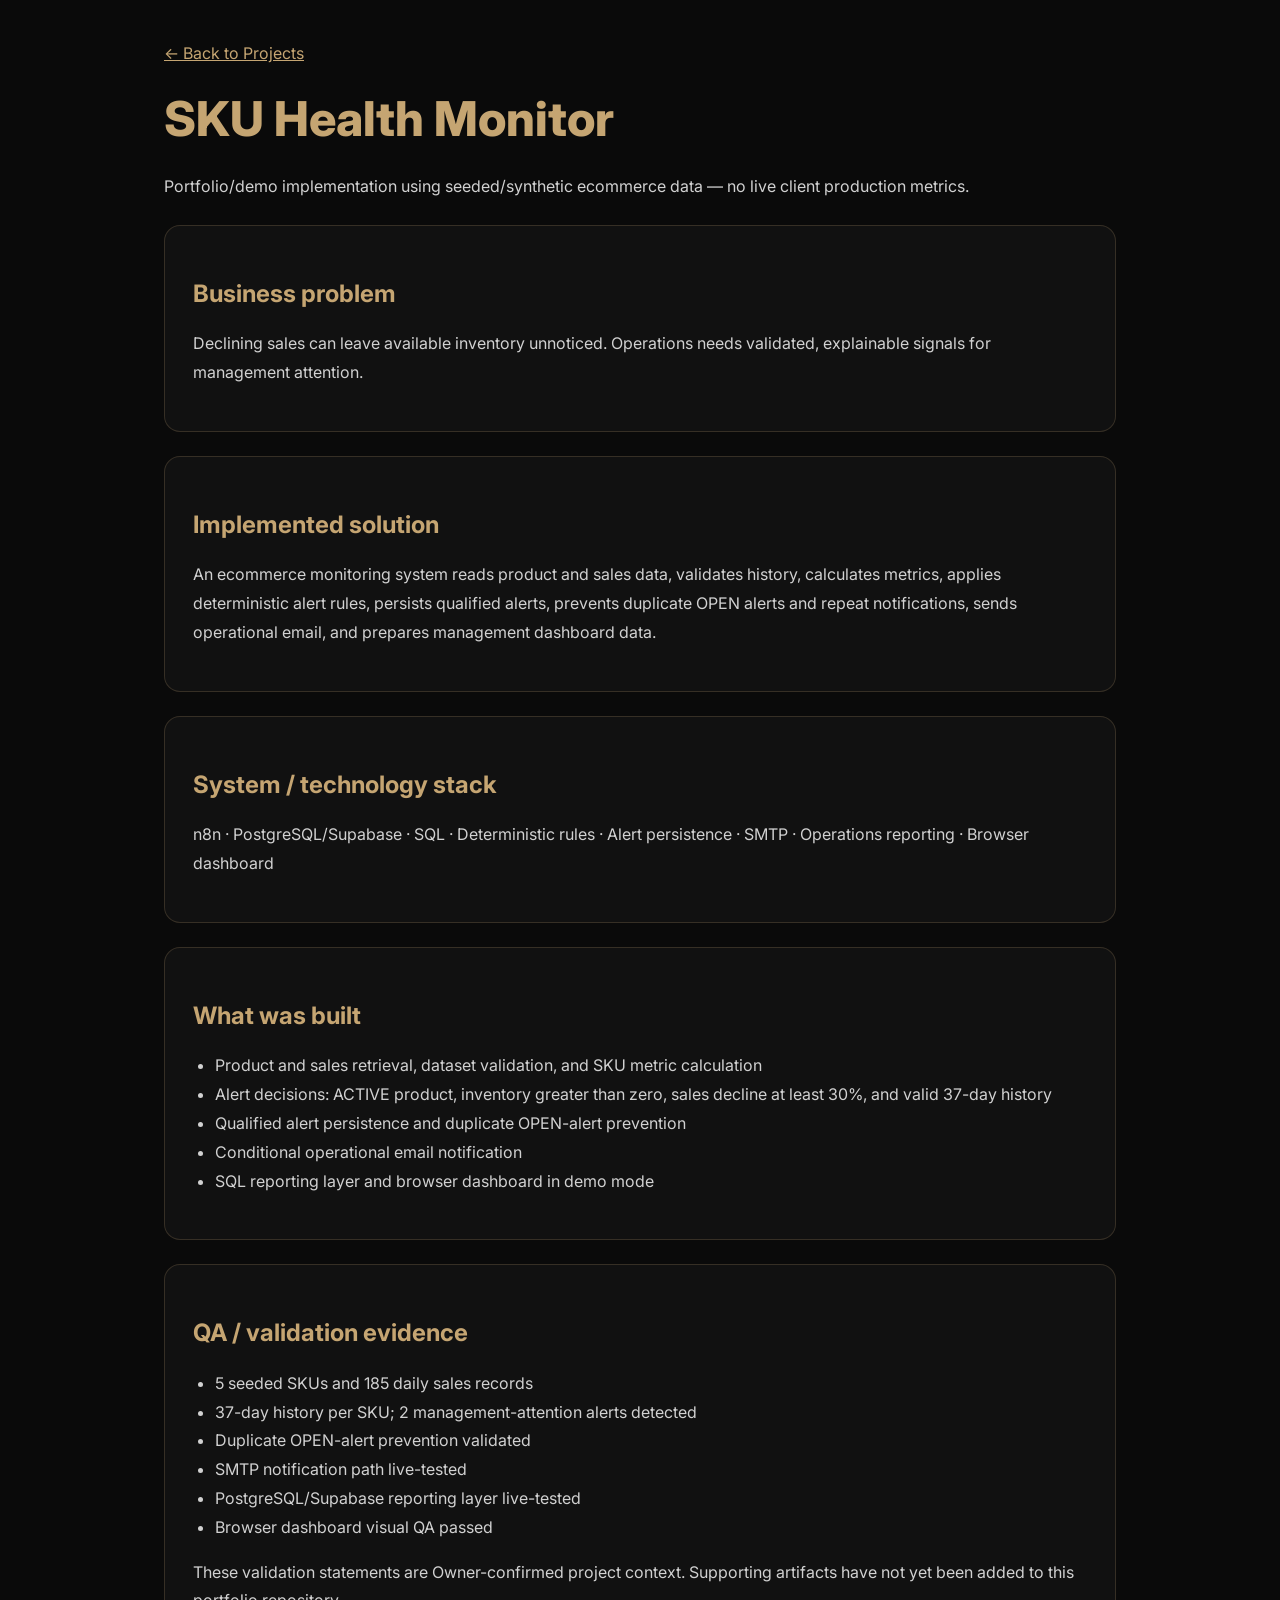
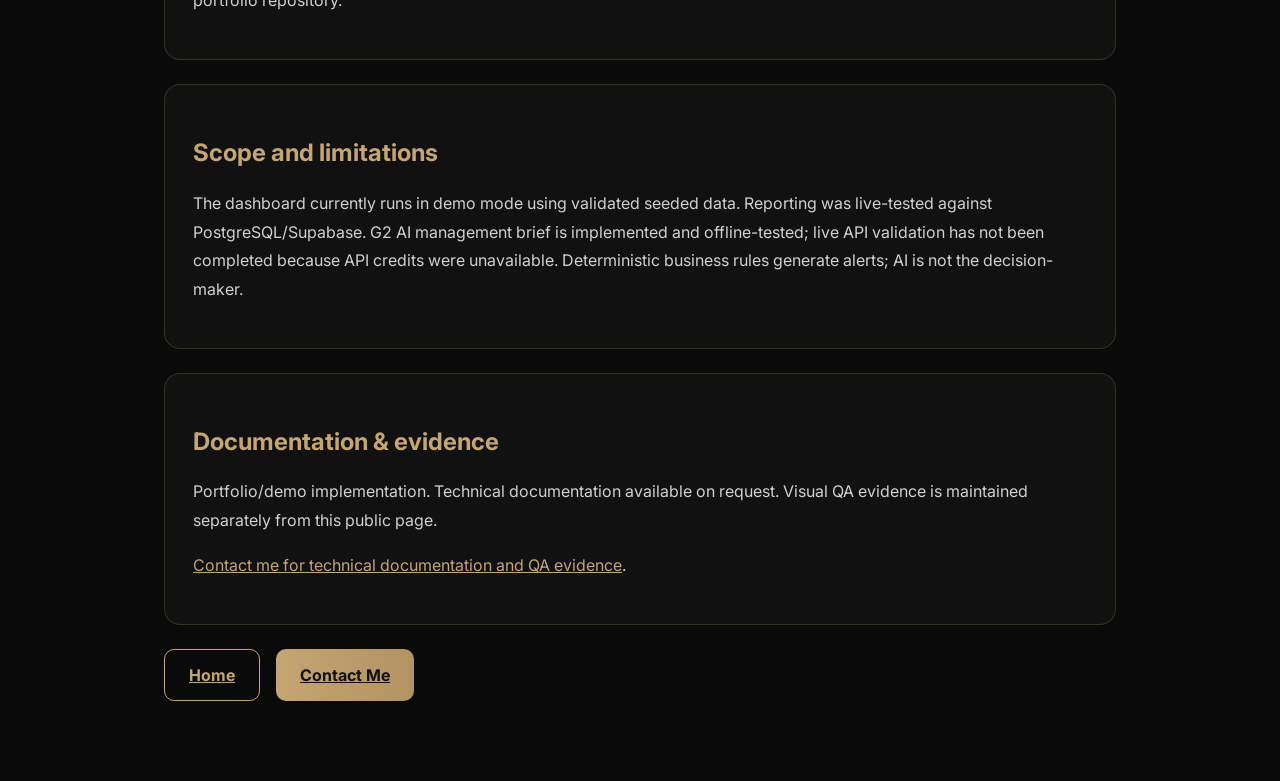
==== projects/sku-health-monitor/index.html @ e41a37a7 "Portfolio refresh: add project case studies and recruiter-focused homepage" ====
<!DOCTYPE html>
<html lang="en"><head><meta charset="UTF-8"><meta name="viewport" content="width=device-width, initial-scale=1.0"><title>SKU Health Monitor | Cendrick Amorin</title><meta name="description" content="Portfolio/demo implementation using seeded/synthetic ecommerce data — no live client production metrics."><link rel="stylesheet" href="https://fonts.googleapis.com/css2?family=Inter:wght@400;600;700;800&display=swap"><link rel="stylesheet" href="../../style.css"><style>body{background:#0a0a0a;color:#fff;font-family:Inter,sans-serif;margin:0}a{color:#C5A572}*{box-sizing:border-box}</style></head>
<body><a class="skip-link" href="#main-content">Skip to content</a><main id="main-content" class="project-page"><a href="../../index.html#selected-projects">← Back to Projects</a><h1>SKU Health Monitor</h1><p>Portfolio/demo implementation using seeded/synthetic ecommerce data — no live client production metrics.</p><section><h2>Business problem</h2><p>Declining sales can leave available inventory unnoticed. Operations needs validated, explainable signals for management attention.</p></section>
<section><h2>Implemented solution</h2><p>An ecommerce monitoring system reads product and sales data, validates history, calculates metrics, applies deterministic alert rules, persists qualified alerts, prevents duplicate OPEN alerts and repeat notifications, sends operational email, and prepares management dashboard data.</p></section>
<section><h2>System / technology stack</h2><p>n8n · PostgreSQL/Supabase · SQL · Deterministic rules · Alert persistence · SMTP · Operations reporting · Browser dashboard</p></section>
<section><h2>What was built</h2><ul><li>Product and sales retrieval, dataset validation, and SKU metric calculation</li><li>Alert decisions: ACTIVE product, inventory greater than zero, sales decline at least 30%, and valid 37-day history</li><li>Qualified alert persistence and duplicate OPEN-alert prevention</li><li>Conditional operational email notification</li><li>SQL reporting layer and browser dashboard in demo mode</li></ul></section>
<section><h2>QA / validation evidence</h2><ul><li>5 seeded SKUs and 185 daily sales records</li><li>37-day history per SKU; 2 management-attention alerts detected</li><li>Duplicate OPEN-alert prevention validated</li><li>SMTP notification path live-tested</li><li>PostgreSQL/Supabase reporting layer live-tested</li><li>Browser dashboard visual QA passed</li></ul><p>These validation statements are Owner-confirmed project context. Supporting artifacts have not yet been added to this portfolio repository.</p></section>
<section><h2>Scope and limitations</h2><p>The dashboard currently runs in demo mode using validated seeded data. Reporting was live-tested against PostgreSQL/Supabase. G2 AI management brief is implemented and offline-tested; live API validation has not been completed because API credits were unavailable. Deterministic business rules generate alerts; AI is not the decision-maker.</p></section>
<section><h2>Documentation &amp; evidence</h2><p>Portfolio/demo implementation. Technical documentation available on request. Visual QA evidence is maintained separately from this public page.</p><p><a href="../../index.html#contact-form">Contact me for technical documentation and QA evidence</a>.</p></section><div class="project-links"><a class="lux-btn-outline" href="../../index.html">Home</a><a class="lux-btn" href="../../index.html#contact-form">Contact Me</a></div></main></body></html>
---- style.css ----
/* LUX BADGE */
.lux-badge {
    display: inline-block;
    padding: 6px 14px;
    font-size: 10px;
    font-weight: 700;
    letter-spacing: 0.18em;
    color: #C5A572;
    border: 1px solid rgba(197, 165, 114, 0.3);
    border-radius: 20px;
    background: rgba(197, 165, 114, 0.08);
}

/* LUX TITLE */
.lux-title {
    text-shadow: 0 0 25px rgba(197, 165, 114, 0.25);
}

/* GOLD GLOW BEHIND IMAGE */
.lux-glow {
    position: absolute;
    inset: 0;
    background: radial-gradient(circle, rgba(197,165,114,0.25), transparent 70%);
    filter: blur(90px);
    border-radius: 50%;
}

/* PREMIUM IMAGE FRAME */
.luxe-frame {
    transition: 0.6s ease;
}
.luxe-frame:hover {
    transform: scale(1.04);
    border-color: rgba(197,165,114,0.4);
}

/* FLOATING GOLD ORB */
.lux-orb {
    position: absolute;
    right: -18px;
    top: -18px;
    width: 54px;
    height: 54px;
    border-radius: 50%;
    background: #111;
    border: 1px solid rgba(197,165,114,0.3);
    display: flex;
    align-items: center;
    justify-content: center;
    animation: float 4s ease-in-out infinite;
}
@keyframes float {
    0%,100% { transform: translateY(0); }
    50% { transform: translateY(-10px); }
}

/* GOLD BUTTONS */
.lux-btn {
    background: linear-gradient(to right, #C5A572, #9e8458);
    padding: 12px 24px;
    border-radius: 10px;
    font-weight: 700;
    transition: 0.3s;
}
.lux-btn:hover {
    filter: brightness(1.15);
    transform: translateY(-2px);
}

.lux-btn-outline {
    padding: 12px 24px;
    border-radius: 10px;
    border: 1px solid #C5A572;
    font-weight: 700;
    color: #C5A572;
    transition: 0.3s;
}
.lux-btn-outline:hover {
    background: rgba(197,165,114,0.12);
    transform: translateY(-2px);
}

/* SERVICE CARDS */
.lux-service-card {
    background: rgba(255, 255, 255, 0.03);
    padding: 28px;
    border-radius: 20px;
    border: 1px solid rgba(255,255,255,0.06);
    transition: 0.4s;
}
.lux-service-card:hover {
    border-color: #C5A572;
    transform: translateY(-6px);
    background: rgba(197,165,114,0.05);
}

.lux-service-title {
    font-size: 20px;
    font-weight: 700;
}
.lux-service-text {
    color: #c7c7c7;
    font-size: 14px;
}

/* FORM INPUT */
.lux-input {
    width: 100%;
    background: rgba(255,255,255,0.04);
    border: 1px solid rgba(255,255,255,0.08);
    padding: 14px;
    border-radius: 12px;
    outline: none;
    transition: 0.3s;
}
.lux-input:focus {
    border-color: #C5A572;
    background: rgba(255,255,255,0.07);
}

/* FLOATING BUTTON */
.lux-float-btn {
    background: #C5A572;
    padding: 14px 26px;
    border-radius: 999px;
    font-weight: 700;
    color: #0a0a0a;
    box-shadow: 0 0 25px rgba(197,165,114,0.4);
    animation: pulse 2s infinite;
    z-index: 9999;
    pointer-events: auto;
}
@keyframes pulse {
    0% { box-shadow: 0 0 0 0 rgba(197,165,114,0.6); }
    70% { box-shadow: 0 0 0 22px rgba(197,165,114,0); }
    100% { box-shadow: 0 0 0 0 rgba(197,165,114,0); }
}

/* SECTION TITLE */
.lux-section-title {
    font-size: 36px;
    font-weight: 800;
    text-align: center;
    color: #C5A572;
    text-shadow: 0 0 20px rgba(197,165,114,0.15);
}
/* PORTFOLIO CARDS */
.lux-portfolio-card {
    background: rgba(255,255,255,0.03);
    border: 1px solid rgba(255,255,255,0.07);
    padding: 28px;
    border-radius: 20px;
    text-align: left;
    transition: 0.35s;
    position: relative;
    overflow: hidden;
}

.lux-portfolio-card:hover {
    border-color: #C5A572;
    background: rgba(197,165,114,0.06);
    transform: translateY(-6px);
}

.lux-portfolio-title {
    font-size: 20px;
    font-weight: 700;
    color: #C5A572;
}

.lux-portfolio-text {
    font-size: 14px;
    color: #d1d1d1;
    margin-top: 6px;
}

.lux-portfolio-arrow {
    position: absolute;
    right: 22px;
    bottom: 20px;
    font-size: 22px;
    opacity: 0.3;
    transition: 0.35s;
}

.lux-portfolio-card:hover .lux-portfolio-arrow {
    opacity: 1;
    transform: translateX(5px);
}
.hidden {
    display: none;
}

/* Para sa scrollbar ng chat */
#chat-messages::-webkit-scrollbar {
    width: 4px;
}
#chat-messages::-webkit-scrollbar-thumb {
    background: #444;
    border-radius: 10px;
}
.lux-btn, .lux-btn-outline {
    display: inline-block; /* Idagdag mo 'to para gumana nang tama ang transform at padding */
    text-align: center;
    cursor: pointer;
}

/* LUX CHAT UI */
#chat-container {
    backdrop-filter: blur(16px); /* Para sa glass effect */
    background: rgba(10, 10, 10, 0.9);
    border: 1px solid rgba(197, 165, 114, 0.2);
    box-shadow: 0 20px 50px rgba(0, 0, 0, 0.5);
    transition: all 0.3s cubic-bezier(0.4, 0, 0.2, 1);
}

.chat-bubble-user {
    background: rgba(197, 165, 114, 0.15);
    color: #C5A572;
    border: 1px solid rgba(197, 165, 114, 0.2);
    border-radius: 12px 12px 0 12px;
}

.chat-bubble-ai {
    background: rgba(255, 255, 255, 0.05);
    color: #e5e5e5;
    border: 1px solid rgba(255, 255, 255, 0.1);
    border-radius: 12px 12px 12px 0;
}

.lux-float-btn {
    z-index: 999;
    cursor: pointer;
}

/* Para sa mobile, baka masyadong malaki ang 36px na title */
@media (max-width: 768px) {
    .lux-section-title {
        font-size: 28px;
    }
}
/* Override n8n chat widget colors */
:root {
    --chat--color-primary: #C5A572;
    --chat--color-primary-shade-50: #9e8458;
    --chat--color-primary-shade-100: #9e8458;
    --chat--color-secondary: #C5A572;
    --chat--color-secondary-shade-50: #9e8458;
    --chat--window--width: 380px;
    --chat--window--height: 520px;
    --chat--color-dark: #0a0a0a;
    --chat--color-light: #111;
    --chat--message--bot--background: #1a1a1a;
    --chat--message--user--background: #C5A572;
    --chat--message--user--color: #000;
    --chat--header--background: #111;
    --chat--header--color: #C5A572;
    --chat--input--background: #111;
    --chat--input--border-color: rgba(197,165,114,0.3);
}

/* Portfolio refinement: preserve the original black/gold design language. */
:root { color-scheme: dark; --gold: #C5A572; }
html { scroll-behavior: smooth; scroll-padding-top: 24px; }
body { margin: 0; line-height: 1.65; }
section { scroll-margin-top: 24px; }
button, input, textarea { font: inherit; }
button { cursor: pointer; }
button:disabled { cursor: wait; opacity: .65; }
a, button, input, textarea { -webkit-tap-highlight-color: transparent; }
:focus-visible { outline: 2px solid #dfc496; outline-offset: 5px; }
.hidden { display: none !important; }
.skip-link { position: fixed; top: 12px; left: 12px; z-index: 100; background: var(--gold); color: #090909; padding: 12px 18px; border-radius: 8px; transform: translateY(-150%); }
.skip-link:focus { transform: translateY(0); }
.portfolio-hero { padding-top: 64px; padding-bottom: 64px; }
.hero-role { display: block; font-size: 22px; line-height: 1.45; color: #e5e5e5; }
.hero-specialties { display: block; font-size: 16px; color: #bcbcbc; margin-top: 10px; }
.availability { font-size: 14px; color: #b5a589; }
.lux-badge { font-size: 11px; letter-spacing: .12em; }
.lux-title { text-shadow: 0 0 25px rgba(197,165,114,.16); }
.lux-btn { color: #14110c; background: linear-gradient(to right,#c5a572,#b29362); }
.lux-btn, .lux-btn-outline { min-height: 48px; display: inline-flex; align-items: center; justify-content: center; }
.lux-service-card { height: 100%; }
.lux-service-text, .lux-portfolio-text { font-size: 16px; line-height: 1.7; margin-top: 10px; }
.lux-service-card:hover, .lux-portfolio-card:hover, .workflow-card:hover { transform: translateY(-3px); }
.luxe-frame:hover { transform: scale(1.015); }
.lux-orb { animation: none; }
.lux-float-btn { animation: none; box-shadow: 0 4px 22px rgba(0,0,0,.3); }
.section-intro { text-align: center; margin-bottom: 48px; }
.section-intro .lux-section-title { margin-top: 20px; }
.section-intro > p { color: #aaa; max-width: 640px; margin: 16px auto 0; }
.primeflow-section { background: #0a0a0a; }
.primeflow-case { border: 1px solid rgba(197,165,114,.3); background: linear-gradient(145deg,#161411,#101010); border-radius: 20px; overflow: hidden; padding: 44px; }
.primeflow-heading { max-width: 850px; }
.primeflow-heading h3 { font-size: clamp(28px,3.4vw,42px); line-height: 1.22; font-weight: 750; margin: 22px 0 18px; letter-spacing: -.03em; }
.primeflow-heading h3 > span { display: block; font-size: .67em; color: var(--gold); margin-top: 12px; line-height: 1.4; letter-spacing: -.01em; }
.primeflow-heading > p:last-child { color: #b4b4b4; font-size: 17px; line-height: 1.8; }
.primeflow-stats { display: grid; grid-template-columns: repeat(3,1fr); border-top: 1px solid rgba(197,165,114,.18); border-bottom: 1px solid rgba(197,165,114,.18); margin: 32px 0; padding: 24px 0; }
.primeflow-stats > div { padding: 0 24px; border-right: 1px solid rgba(197,165,114,.18); }
.primeflow-stats > div:first-child { padding-left: 0; }
.primeflow-stats > div:last-child { border: 0; }
.primeflow-stats strong { font-size: 38px; font-weight: 700; color: var(--gold); display: block; line-height: 1.2; }
.primeflow-stats span { font-size: 15px; color: #c8c3ba; display: block; margin-top: 8px; }
.primeflow-details { display: grid; grid-template-columns: 1fr 1.2fr 1fr; gap: 30px; }
.primeflow-details h4 { font-size: 16px; font-weight: 700; color: #dbc29a; margin-bottom: 10px; }
.primeflow-details p { color: #b5b5b5; font-size: 15px; }
.primeflow-features { display: flex; flex-wrap: wrap; gap: 9px; padding: 0; list-style: none; margin-top: 28px; }
.primeflow-features li { border: 1px solid rgba(197,165,114,.2); color: #c7b594; border-radius: 6px; padding: 6px 10px; font-size: 13px; background: rgba(197,165,114,.04); }
.demo-disclaimer { margin-top: 24px; padding: 14px 18px; color: #dcc8a5; border-left: 2px solid var(--gold); background: rgba(197,165,114,.055); font-size: 14px; }
.primeflow-gallery { display: grid; gap: 24px; margin-top: 36px; }
.screenshot-slot { min-height: 260px; display: flex; flex-direction: column; align-items: center; justify-content: center; text-align: center; padding: 32px; border: 1px dashed rgba(197,165,114,.35); border-radius: 12px; background: #101010; }
.slot-number { color: #bea57b; font-size: 12px; letter-spacing: .1em; }
.screenshot-slot h4 { color: #d8d4cc; font-size: 22px; font-weight: 650; margin: 18px 0 8px; }
.screenshot-slot p { color: var(--gold); font-size: 15px; }
.slot-description { color: #929292; font-size: 14px; margin-top: 8px; }
.asset-pending { color: #a5a5a5; font-size: 14px; margin-top: 20px; text-align: center; }
.related-proof { display: flex; flex-wrap: wrap; justify-content: center; gap: 14px 28px; padding-top: 28px; font-size: 14px; }
.related-proof > span { color: #aaa; }
.related-proof a, .portfolio-document a, .direct-contact a { color: var(--gold); text-decoration: underline; text-underline-offset: 5px; }
.workflow-card .text-sm { font-size: 15px; }
.workflow-card .workflow-badge { font-size: 11px; }
.workflow-card .p-6 { padding: 28px; }
.workflow-card .workflow-img-wrap img { transform: none; }
.workflow-img-wrap { background: #161616; }
.workflow-overlay { display: none; }
.workflow-proof-link { display: block; position: relative; }
.workflow-proof-link img { height: auto; }
.enlarge-label { display: block; padding: 9px 16px; background: #111; color: var(--gold); border-top: 1px solid rgba(197,165,114,.15); font-size: 13px; text-align: right; }
.workflow-tag { font-size: 12px; padding: 4px 9px; }
.portfolio-grid .lux-portfolio-card { min-height: 210px; padding-bottom: 54px; }
.portfolio-featured { border-color: rgba(197,165,114,.4); background: rgba(197,165,114,.07); }
.portfolio-label { display: block; color: #bfa679; font-size: 11px; letter-spacing: .1em; margin-bottom: 14px; }
.process-section { background: #0d0d0d; }
.build-process { list-style: none; padding: 0; display: grid; grid-template-columns: repeat(3,1fr); gap: 18px; }
.build-process li { position: relative; padding: 24px; border: 1px solid rgba(197,165,114,.15); border-radius: 14px; background: rgba(255,255,255,.02); }
.build-process li > span { color: var(--gold); font-size: 13px; }
.build-process li:not(:last-child)::after { content: '→'; position: absolute; right: 22px; top: 20px; color: #a48b62; }
.build-process h3 { font-size: 18px; font-weight: 650; margin-top: 14px; }
.build-process p { font-size: 15px; color: #aaa; margin-top: 8px; }
.design-principle { text-align: center; color: #d3b786; border: 1px solid rgba(197,165,114,.18); padding: 24px 16px; border-radius: 12px; margin-top: 30px; font-size: 17px; line-height: 2; }
.design-principle strong { display: block; font-size: 12px; letter-spacing: .08em; text-transform: uppercase; color: #aaa; }
.design-principle span { color: #8d7a5c; padding: 0 10px; }
.portfolio-document { margin-top: 24px; text-align: center; font-size: 14px; }
.form-label { display: block; text-align: left; font-size: 14px; color: #b9b9b9; margin-bottom: 8px; }
#workWithMeForm > .lux-input { margin-top: 0; font-size: 16px; }
.lux-input { color: #eee; }
.lux-input::placeholder { color: #8c8c8c; }
.direct-contact { margin-top: 30px; display: flex; justify-content: center; flex-wrap: wrap; gap: 24px; font-size: 15px; }
#chat-container { z-index: 1000; max-width: calc(100vw - 32px); max-height: calc(100dvh - 120px); transition: none; }
#chat-messages { min-height: 100px; flex: 1 1 auto; }
#user-input { min-width: 0; font-size: 16px; }
#close-chat { width: 36px; height: 36px; flex-shrink: 0; }
.chat-bubble-user, .chat-bubble-ai { overflow-wrap: anywhere; }
footer { padding-bottom: 100px !important; }
footer a[aria-label] { display: inline-flex; padding: 10px; min-height: 44px; min-width: 44px; align-items: center; justify-content: center; color: #a7a7a7; }
footer .text-gray-600 { color: #989898; }
#proof-dialog { color: #eee; width: min(1400px,96vw); max-height: 94dvh; padding: 20px; border: 1px solid rgba(197,165,114,.4); border-radius: 14px; background: #111; overflow: auto; }
#proof-dialog::backdrop { background: rgba(0,0,0,.85); }
body.proof-open { overflow: hidden; }
.proof-toolbar { display: flex; gap: 24px; align-items: center; justify-content: space-between; margin-bottom: 16px; }
.proof-toolbar p { font-size: 15px; }
.proof-toolbar button { flex-shrink: 0; padding: 8px 14px; min-height: 44px; color: var(--gold); border: 1px solid rgba(197,165,114,.35); border-radius: 8px; }
.proof-scroll { overflow: auto; }
#proof-full-image { display: block; width: 100%; min-width: 900px; height: auto; }
.proof-note { font-size: 13px; color: #aaa; margin-top: 14px; }
#proof-original { display: inline-block; color: var(--gold); font-size: 14px; margin-top: 10px; text-decoration: underline; }
@media(min-width:1280px) { .portfolio-hero h1 { font-size: 72px; } }
@media(max-width:767px) {
 .portfolio-hero { padding-top: 56px; padding-bottom: 56px; min-height: auto; }
 .portfolio-hero > div { gap: 48px; }
 .portfolio-hero h1 { font-size: clamp(45px,10vw,60px); }
 .hero-role { font-size: 20px; }
 .hero-specialties { font-size: 15px; }
 .portfolio-hero .luxe-frame { width: min(320px,85vw); height: 390px; }
 .lux-orb { right: 0; top: -20px; width: 44px; height: 44px; }
 section.py-24 { padding-top: 64px; padding-bottom: 64px; }
 .primeflow-case { padding: 24px; }
 .primeflow-details { grid-template-columns: 1fr; gap: 22px; }
 .primeflow-stats > div { padding: 0 12px; }
 .primeflow-stats strong { font-size: 32px; }
 .primeflow-stats span { font-size: 13px; }
 .screenshot-slot { min-height: 230px; padding: 24px 14px; }
 .screenshot-slot h4 { font-size: 19px; }
 .workflow-card .p-6 { padding: 24px; }
 .build-process { grid-template-columns: 1fr; }
 .build-process li:not(:last-child)::after { content: '↓'; }
 .design-principle { font-size: 16px; }
 .design-principle span { padding: 0 3px; }
 body .chat-launcher { position: static; display: flex; justify-content: center; padding: 0 24px 36px; background: #0a0a0a; }
 #chat-container { left: 16px; right: 16px; bottom: 16px; width: auto; max-width: none; max-height: calc(100dvh - 32px); }
 #chat-messages { height: min(300px,45dvh); }
 footer { padding-bottom: 48px !important; }
 .proof-toolbar { gap: 12px; align-items: start; }
 #proof-dialog { padding: 14px; }
}
@media(max-width:380px) {
 .hero-actions { display: grid; }
 .primeflow-case { padding: 20px; }
 .primeflow-stats { gap: 10px; }
 .primeflow-stats > div { padding: 0 5px; }
 .primeflow-heading .workflow-badge { letter-spacing: 0; font-size: 10px; }
}
@media(prefers-reduced-motion:reduce) {
 html { scroll-behavior: auto; }
 *, *::before, *::after { animation: none !important; transition: none !important; }
}

#chat-messages > div:not(.chat-bubble-user) { background: #202020; }

/* Static proof previews crop only the display; viewer retains original images. */
.primeflow-gallery-guide { color: #b5b5b5; font-size: 15px; line-height: 1.8; margin-top: 32px; }
.primeflow-proof { min-width: 0; margin: 0; overflow: hidden; border: 1px solid rgba(197,165,114,.25); border-radius: 14px; background: #101010; }
.primeflow-proof figcaption { padding: 24px 28px; }
.primeflow-proof h4 { font-size: 24px; line-height: 1.35; font-weight: 700; color: #e8dfd0; margin: 10px 0; }
.primeflow-proof figcaption p { color: #b5b5b5; font-size: 15px; line-height: 1.75; max-width: 860px; }
.primeflow-proof-footer { display: flex; align-items: center; justify-content: space-between; gap: 16px; padding: 16px 24px; border-top: 1px solid rgba(197,165,114,.2); }
.primeflow-proof-footer span { color: #aaa; font-size: 13px; }
.primeflow-proof-footer a { color: #d2b580; font-size: 14px; text-decoration: underline; text-underline-offset: 4px; padding: 8px 0; }
#proof-full-image { width: auto; min-width: 100%; max-width: none; height: auto; }
@media(max-width:767px) {
 .primeflow-proof figcaption { padding: 20px; }
 .primeflow-proof h4 { font-size: 21px; }
 .primeflow-proof-footer { padding: 12px 20px; flex-direction: column; align-items: flex-start; gap: 4px; }
}

.primeflow-proof-preview { overflow: hidden; background: #f5f6f8; }
.primeflow-proof-preview a { display: block; position: relative; overflow: hidden; aspect-ratio: var(--crop-ratio); }
.primeflow-proof-preview img { position: absolute; display: block; width: var(--crop-width); max-width: none; height: auto; left: var(--crop-left); top: var(--crop-top); }
.primeflow-proof-preview a:focus-visible { outline: 3px solid var(--gold); outline-offset: -3px; }
.primeflow-proof:nth-child(1) { --crop-ratio: 1920 / 1080; --crop-width: 100.00000%; --crop-left: 0.00000%; --crop-top: 0.00000%; }
.primeflow-proof:nth-child(2) { --crop-ratio: 1080 / 1640; --crop-width: 177.77778%; --crop-left: -38.88889%; --crop-top: -9.75610%; }
.primeflow-proof:nth-child(3) { --crop-ratio: 1810 / 300; --crop-width: 106.07735%; --crop-left: -4.41989%; --crop-top: -70.00000%; }
.primeflow-proof:nth-child(4) { --crop-ratio: 1810 / 450; --crop-width: 106.07735%; --crop-left: -4.41989%; --crop-top: -46.66667%; }
.primeflow-proof:nth-child(5) { --crop-ratio: 1650 / 1070; --crop-width: 116.36364%; --crop-left: -14.54545%; --crop-top: -11.21495%; }
.primeflow-proof:nth-child(6) { --crop-ratio: 1540 / 515; --crop-width: 124.67532%; --crop-left: -19.48052%; --crop-top: -59.22330%; }
.primeflow-proof:nth-child(7) { --crop-ratio: 1610 / 245; --crop-width: 119.25466%; --crop-left: -11.18012%; --crop-top: -87.75510%; }

/* Native, user-initiated playback; responsive without changing the hero. */
.walkthrough-player { aspect-ratio: 16 / 9; overflow: hidden; border: 1px solid rgba(197,165,114,.4); border-radius: 16px; background: #101010; }
.walkthrough-player iframe { display: block; width: 100%; height: 100%; border: 0; }
.walkthrough-fallback { margin-top: 14px; color: var(--gold); font-size: 15px; }
.walkthrough-fallback a { text-decoration: underline; text-underline-offset: 4px; }

.walkthrough-cover { display: block; position: relative; width: 100%; height: 100%; }
.walkthrough-cover img { display: block; width: 100%; height: 100%; object-fit: contain; }
.walkthrough-play-label { position: absolute; left: 50%; top: 50%; transform: translate(-50%,-50%); padding: 14px 22px; border-radius: 999px; background: #111e; border: 2px solid var(--gold); color: #fff; font-size: clamp(14px,2vw,20px); white-space: nowrap; }
.walkthrough-cover:focus-visible { outline: 3px solid var(--gold); outline-offset: -4px; }

/* Phase 1: project foundations; existing integration styles retained. */
.primary-header { max-width:1200px; margin:auto; padding:24px; display:flex; gap:24px; align-items:center; justify-content:space-between; flex-wrap:wrap; }
.primary-brand { color:var(--gold,#C5A572); font-weight:700; letter-spacing:.08em; }
.primary-header nav { display:flex; gap:8px 20px; flex-wrap:wrap; }
.primary-header nav a { display:inline-flex; align-items:center; min-height:44px; color:#dedbd5; }
.selected-grid { display:grid; grid-template-columns:repeat(3,minmax(0,1fr)); gap:24px; margin-top:40px; }
.selected-card { background:#111; border:1px solid rgba(197,165,114,.3); border-radius:16px; padding:28px; display:flex; flex-direction:column; gap:18px; }
.selected-card h3 { color:#C5A572; font-size:24px; font-weight:700; }
.selected-card p { color:#d1d1d1; line-height:1.7; }
.selected-card .project-stack { color:#C5A572; font-size:14px; }
.selected-card .project-fit { font-size:14px; color:#b9b9b9; }
.selected-card a { margin-top:auto; text-align:center; }
.secondary-categories .lux-portfolio-card { padding:22px; min-height:0; }
.secondary-categories .lux-portfolio-title { font-size:18px; }
.project-page { max-width:1000px; margin:auto; padding:40px 24px 80px; }
.project-page h1 { color:#C5A572; font-size:clamp(30px,5vw,48px); font-weight:800; line-height:1.2; margin:24px 0; }
.project-page h2 { color:#C5A572; font-size:24px; margin-bottom:14px; }
.project-page section { padding:28px; margin:24px 0; border:1px solid rgba(197,165,114,.2); border-radius:16px; background:#111; }
.project-page p,.project-page li { color:#d1d1d1; line-height:1.8; }
.project-page ul { list-style:disc; padding-left:22px; }
.project-page .project-links { display:flex; flex-wrap:wrap; gap:16px; }
.project-page .project-evidence { width:100%; height:auto; margin-top:20px; border-radius:8px; }
@media(max-width:767px) { .selected-grid { grid-template-columns:1fr; } .primary-header { gap:12px; } .primary-header nav { width:100%; } .project-page section { padding:20px; } }

/* Phase 2: recruiter-first homepage polish, scoped to homepage. */
.homepage-polished .home-section { padding:64px 24px; }
.homepage-polished .portfolio-hero { min-height:0; padding-top:64px; padding-bottom:64px; }
.homepage-polished .lux-title { font-size:clamp(40px,5vw,64px); }
.homepage-polished .lux-glow,.homepage-polished .lux-orb { display:none; }
.homepage-polished .luxe-frame { height:340px; width:260px; box-shadow:none; }
.homepage-polished h2,.homepage-polished .selected-card h3 { color:#f2efe9; }
.homepage-polished .lux-section-title { font-size:clamp(28px,3vw,36px); text-align:left; }
.homepage-polished .section-summary { margin-top:16px; color:#c7c7c7; line-height:1.7; }
.homepage-polished .selected-grid { margin-top:28px; gap:24px; }
.homepage-polished .selected-card { padding:24px; gap:16px; border-color:#ffffff1f; box-shadow:none; }
.homepage-polished #selected-projects { background:#0e0e0e; }
.homepage-polished #selected-projects .selected-card { border-top:2px solid #C5A572; }
.homepage-polished .portfolio-label { font-size:13px; letter-spacing:.04em; }
.homepage-polished .project-stack { font-size:15px; color:#c8b58f; }
.homepage-polished .proof-summary { font-weight:600; }
.homepage-polished .lux-btn,.homepage-polished .lux-btn-outline { min-height:44px; display:inline-flex; align-items:center; justify-content:center; border-radius:10px; }
.homepage-polished .lux-btn:hover,.homepage-polished .selected-card:hover { transform:none; box-shadow:none; }
.secondary-proof-link { margin-top:24px; font-size:16px; text-decoration:underline; text-underline-offset:4px; color:#c8b58f; }
.secondary-proof-link a { display:inline-flex; min-height:44px; align-items:center; }
.qa-process { display:grid; grid-template-columns:repeat(4,minmax(0,1fr)); gap:24px; margin-top:28px; }
.qa-process li { display:flex; flex-direction:column; gap:12px; line-height:1.7; }
.qa-process strong { color:#f2efe9; font-size:18px; }.qa-process span { color:#c7c7c7; }
.tool-list { display:flex; flex-wrap:wrap; gap:12px; margin-top:24px; }.tool-list li { border:1px solid #ffffff26; border-radius:10px; padding:12px 16px; color:#d5d5d5; }
.homepage-polished #contact-form { padding-top:64px; padding-bottom:64px; }.homepage-polished #contact-form h2 { text-align:center; }
.homepage-polished footer .text-xs { font-size:14px; }.homepage-polished #close-chat { min-width:44px; min-height:44px; }
@media(max-width:767px) { .homepage-polished .home-section { padding:48px 20px; }.homepage-polished .portfolio-hero { padding:40px 20px; }.homepage-polished .portfolio-hero>div { gap:32px; }.qa-process { grid-template-columns:1fr; }.homepage-polished .luxe-frame { width:220px; height:280px; } }

/* Tools banner: CSS-only, with accessible pause and reduced-motion fallback. */
.tools-banner { margin-top:24px; }
.tools-banner-heading { display:flex; align-items:center; justify-content:space-between; flex-wrap:wrap; gap:16px; color:#c7c7c7; }
.tools-pause { display:inline-flex; align-items:center; gap:10px; min-height:44px; font-size:15px; cursor:pointer; }
.tools-pause input { width:18px; height:18px; accent-color:#C5A572; }
.tools-window { overflow:hidden; margin-top:16px; border-block:1px solid #ffffff14; padding:18px 0; }
.tools-track { display:flex; width:max-content; animation:tools-scroll 40s linear infinite; }
.tools-track .tool-list { margin:0; padding:0 12px 0 0; flex-wrap:nowrap; flex-shrink:0; list-style:none; gap:12px; }
.tools-track .tool-list li { white-space:nowrap; font-size:16px; padding:14px 20px; background:#111; border-color:#C5A57233; }
.tools-banner:hover .tools-track,.tools-banner:focus-within .tools-track,.tools-banner:has(input:checked) .tools-track { animation-play-state:paused; }
@keyframes tools-scroll { to { transform:translateX(-50%); } }
@media(prefers-reduced-motion:reduce) { .tools-track { animation:none; transform:none; width:100%; }.tools-track .tool-list { flex-wrap:wrap; flex-shrink:1; }.tools-track .tools-copy,.tools-pause { display:none; } }

/* Header refinement: restrained branding and interaction, no new scripts. */
.homepage-polished .primary-header { position:relative; margin:20px auto 0; width:calc(100% - 48px); max-width:1152px; padding:16px 24px; border:1px solid rgba(197,165,114,.16); border-radius:16px; background:linear-gradient(115deg,#12110f,#0d0d0d 65%); gap:20px; }
.homepage-polished .primary-header::after { content:""; position:absolute; bottom:-1px; left:24px; right:24px; height:1px; background:linear-gradient(90deg,transparent,#C5A57266,transparent); pointer-events:none; }
.homepage-polished .primary-brand { display:flex; flex-direction:column; gap:6px; padding:4px 0; min-height:44px; text-decoration:none; }
.brand-name { font-size:16px; font-weight:700; letter-spacing:.07em; color:#d1b17c; }
.brand-descriptor { font-size:12px; font-weight:400; letter-spacing:.09em; color:#aaa69e; }
.homepage-polished .primary-header nav { gap:6px; }
.homepage-polished .primary-header nav a { position:relative; padding:10px 12px; border-radius:8px; font-size:15px; color:#dedbd5; transition:color .2s ease,background-color .2s ease; }
.homepage-polished .primary-header nav a::after { content:""; position:absolute; left:12px; right:12px; bottom:5px; height:1px; background:#C5A572; transform:scaleX(0); transform-origin:left; transition:transform .2s ease; }
.homepage-polished .primary-header nav a:hover,.homepage-polished .primary-header nav a:focus-visible { color:#e1c697; background:#C5A5720c; }
.homepage-polished .primary-header nav a:hover::after,.homepage-polished .primary-header nav a:focus-visible::after { transform:scaleX(1); }
.homepage-polished .primary-header nav a:last-child { margin-left:6px; border:1px solid #C5A57255; color:#e1c697; }
@media(max-width:767px) { .homepage-polished .primary-header { width:calc(100% - 32px); margin-top:16px; padding:16px; gap:14px; }.homepage-polished .primary-header nav { border-top:1px solid #ffffff12; padding-top:10px; gap:4px; }.homepage-polished .primary-header nav a { padding:10px; }.homepage-polished .primary-header nav a:last-child { margin-left:0; } }
@media(prefers-reduced-motion:reduce) { .homepage-polished .primary-header nav a,.homepage-polished .primary-header nav a::after { transition:none; } }

/* What I Build: small system cues with restrained interaction. */
.homepage-polished #what-i-build .build-card { position:relative; overflow:hidden; background:linear-gradient(145deg,#141310,#101010 65%); transition:border-color .25s ease,transform .25s ease; }
.build-card::before { content:""; position:absolute; top:0; left:24px; right:24px; height:1px; background:linear-gradient(90deg,transparent,#C5A57299,transparent); opacity:.45; transition:opacity .25s ease; }
.build-card-top { display:flex; align-items:center; justify-content:space-between; }
.build-icon { width:44px; height:44px; display:grid; place-items:center; border:1px solid #C5A57233; border-radius:12px; background:#C5A57209; color:#d1b17c; }
.build-icon svg { width:24px; height:24px; transition:transform .25s ease; }
.build-number { font-size:14px; letter-spacing:.12em; color:#aaa69e; }
.homepage-polished #what-i-build .build-card h3 { font-size:22px; line-height:1.4; }
.homepage-polished #what-i-build .build-flow { margin-top:auto; padding-top:16px; border-top:1px solid #ffffff12; color:#c8b58f; font-size:14px; }
.homepage-polished #what-i-build .build-proof-link { display:flex; align-items:center; justify-content:space-between; min-height:44px; margin-top:0; text-align:left; color:#dedbd5; font-size:15px; text-decoration:none; }
.build-proof-link span[aria-hidden] { color:#C5A572; transition:transform .25s ease; }
.homepage-polished #what-i-build .build-card:hover,.homepage-polished #what-i-build .build-card:focus-within { border-color:#C5A57266; transform:translateY(-3px); }
.build-card:hover::before,.build-card:focus-within::before { opacity:1; }
.build-card:hover .build-icon svg,.build-card:focus-within .build-icon svg { transform:translateY(-2px); }
.build-card:hover .build-proof-link span[aria-hidden],.build-card:focus-within .build-proof-link span[aria-hidden] { transform:translate(2px,-2px); }
@media(prefers-reduced-motion:reduce) { .homepage-polished #what-i-build .build-card,.build-card::before,.build-icon svg,.build-proof-link span[aria-hidden] { transition:none; }.homepage-polished #what-i-build .build-card:hover,.homepage-polished #what-i-build .build-card:focus-within,.build-card:hover .build-icon svg,.build-card:focus-within .build-icon svg,.build-card:hover .build-proof-link span[aria-hidden],.build-card:focus-within .build-proof-link span[aria-hidden] { transform:none; } }

/* Unified section rhythm, restrained gold system details. */
.section-heading { max-width:100%; }
.section-eyebrow { display:flex; align-items:center; gap:12px; margin-bottom:14px; font-size:13px; font-weight:600; letter-spacing:.1em; color:#c8b58f; }
.section-eyebrow span { display:grid; place-items:center; width:30px; height:30px; border:1px solid #C5A57240; border-radius:8px; color:#d1b17c; font-size:12px; letter-spacing:0; }
.section-rule { height:1px; width:100%; margin-top:22px; background:linear-gradient(90deg,#C5A57280 0,#C5A57220 120px,#ffffff12 60%,transparent); }
.homepage-polished .section-heading h2 { margin:0; letter-spacing:-.025em; }
.homepage-polished .capability-card { position:relative; background:linear-gradient(140deg,#141310,#101010 60%); transition:border-color .25s ease,transform .25s ease; }
.capability-marker { font-size:13px; letter-spacing:.06em; color:#c8b58f; border-bottom:1px solid #ffffff12; padding-bottom:14px; }
.homepage-polished .capability-card h3 { font-size:22px; line-height:1.4; }
.homepage-polished .capability-card:hover { border-color:#C5A57266; transform:translateY(-3px); }
.qa-process { counter-reset:qa; gap:20px; }
.qa-process li { position:relative; counter-increment:qa; padding:24px; border:1px solid #ffffff1f; border-radius:16px; background:linear-gradient(145deg,#141310,#101010); transition:border-color .25s ease; }
.qa-process li::before { content:"0" counter(qa); display:grid; place-items:center; width:36px; height:36px; border-radius:50%; border:1px solid #C5A57255; color:#d1b17c; font-size:13px; margin-bottom:6px; }
.qa-process li:hover { border-color:#C5A57266; }
.homepage-polished .design-principle { border-color:#C5A57233; background:linear-gradient(90deg,#C5A57208,transparent); font-size:16px; padding:24px; margin-top:24px; }
.homepage-polished .tools-window { border-radius:12px; background:linear-gradient(90deg,#C5A57205,transparent); }
@media(max-width:1023px) and (min-width:768px) { .qa-process { grid-template-columns:repeat(2,minmax(0,1fr)); } }
@media(max-width:767px) { .section-eyebrow { font-size:12px; letter-spacing:.07em; }.qa-process li { padding:20px; } }
@media(prefers-reduced-motion:reduce) { .homepage-polished .capability-card,.qa-process li { transition:none; }.homepage-polished .capability-card:hover { transform:none; } }

/* Phase 2.5: copy readability only; visual structure retained. */
.homepage-polished .selected-card p { line-height:1.75; }
.homepage-polished .capability-card .capability-evidence { font-size:14px; line-height:1.65; color:#c8b58f; padding-top:12px; border-top:1px solid #ffffff12; }
.homepage-polished #contact-form h2 { max-width:700px; margin-inline:auto; }
.homepage-polished .footer-secondary { font-size:13px; color:#aaa69e; margin-top:8px; }

/* Contact heading typography: deliberate hierarchy and comfortable measure. */
.homepage-polished #contact-form .contact-title { max-width:760px; display:flex; flex-direction:column; align-items:center; gap:16px; }
.contact-kicker { display:block; font-size:13px; line-height:1.5; font-weight:600; letter-spacing:.13em; text-transform:uppercase; color:#c8b58f; }
.contact-title-main { display:block; font-size:clamp(30px,4.4vw,48px); line-height:1.2; letter-spacing:-.03em; text-wrap:balance; }
.contact-amp { color:#C5A572; font-weight:400; }
.homepage-polished #contact-form .contact-intro { max-width:640px; margin:22px auto 40px; font-size:17px; line-height:1.8; color:#c7c7c7; text-wrap:pretty; }
@media(max-width:767px) { .homepage-polished #contact-form .contact-title { gap:12px; }.contact-kicker { font-size:12px; letter-spacing:.09em; }.homepage-polished #contact-form .contact-intro { font-size:16px; margin-top:18px; margin-bottom:32px; } }
/* Phase 2.6: URL-only calendar CTA; no scheduling embeds or scripts. */
.booking-positioning { color:#c8b58f; font-size:14px; font-weight:600; line-height:1.7; margin-bottom:18px; }
.homepage-polished #contact-form .booking-title { font-size:clamp(30px,4vw,44px); line-height:1.25; letter-spacing:-.025em; text-wrap:balance; max-width:680px; }
.booking-cta { gap:12px; padding:16px 28px; font-size:17px; }
.homepage-polished .booking-secondary { margin-top:24px; display:flex; flex-wrap:wrap; justify-content:center; gap:12px 28px; }
.booking-secondary a { min-height:44px; display:inline-flex; align-items:center; color:#d1d1d1; text-decoration:underline; text-underline-offset:5px; }
.booking-secondary a:hover { color:#d1b17c; }
@media(max-width:767px) { .booking-positioning { font-size:13px; }.booking-cta { width:100%; max-width:340px; } }
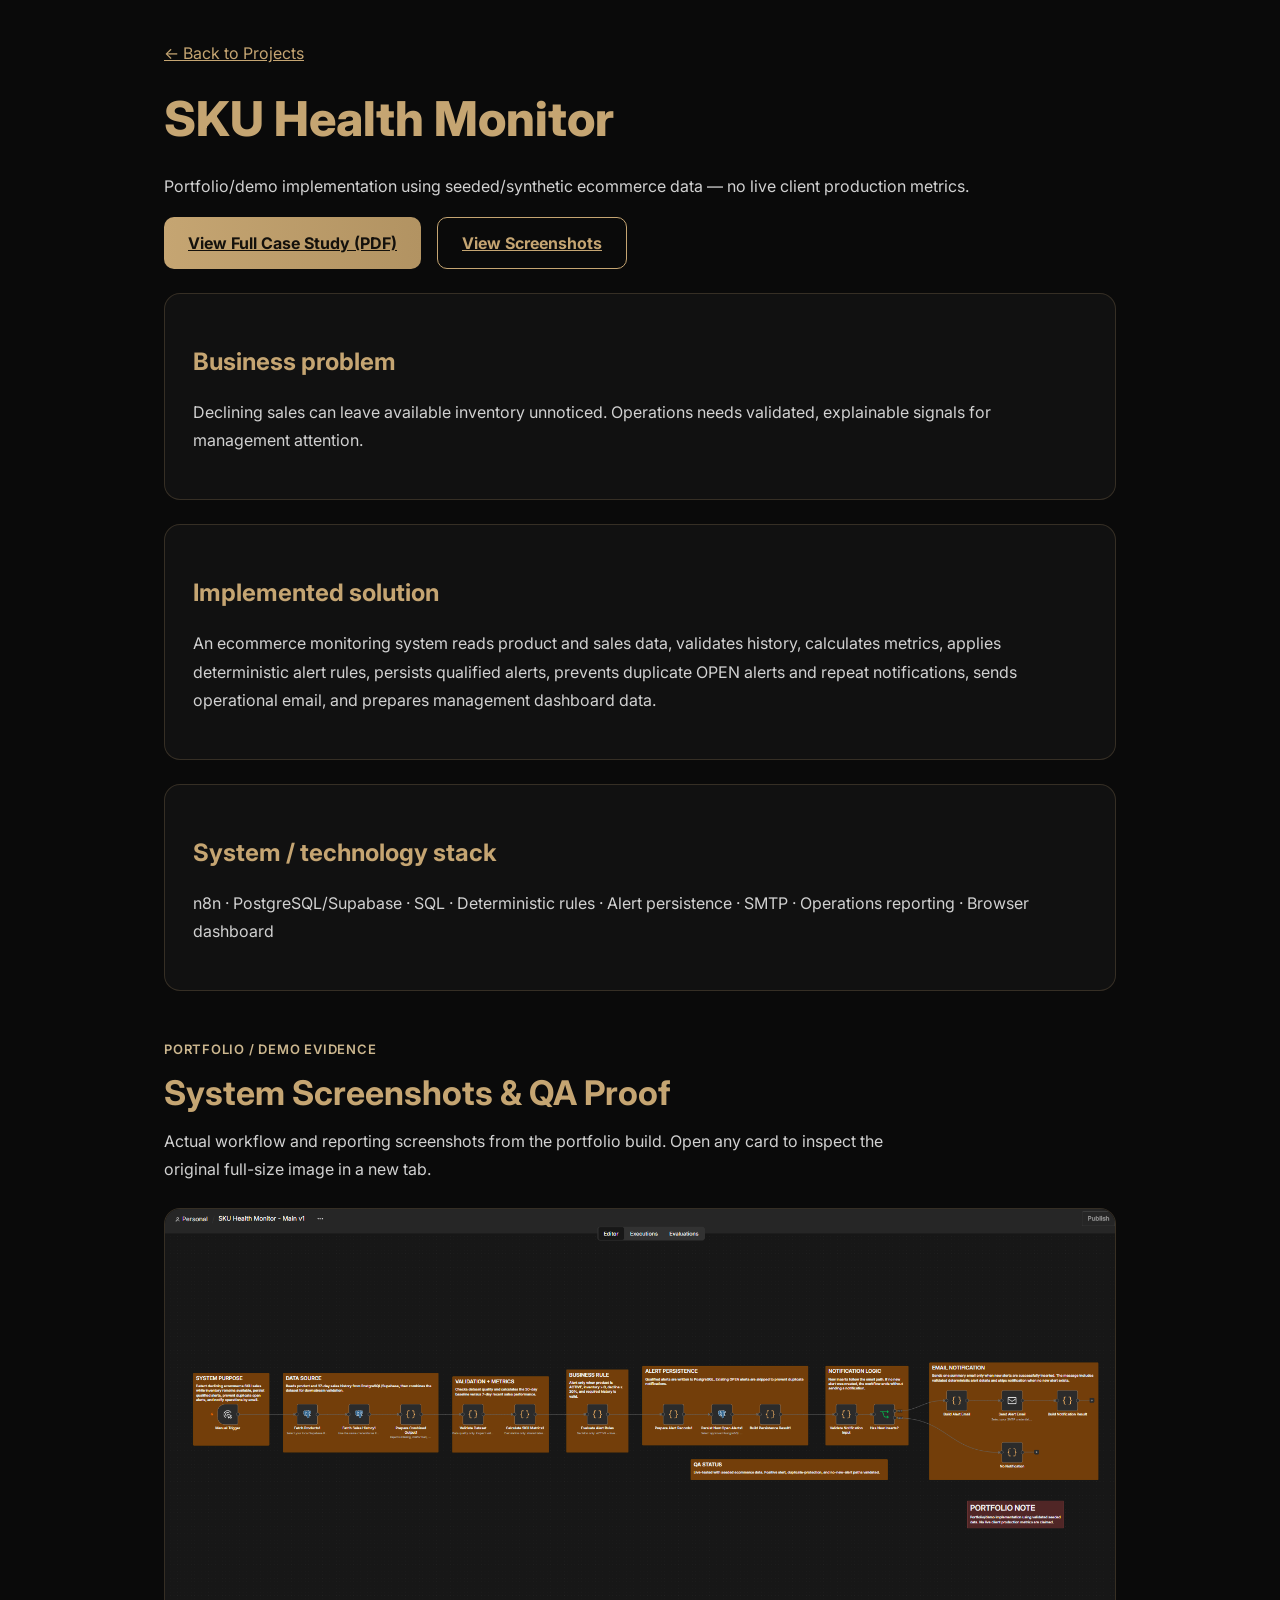
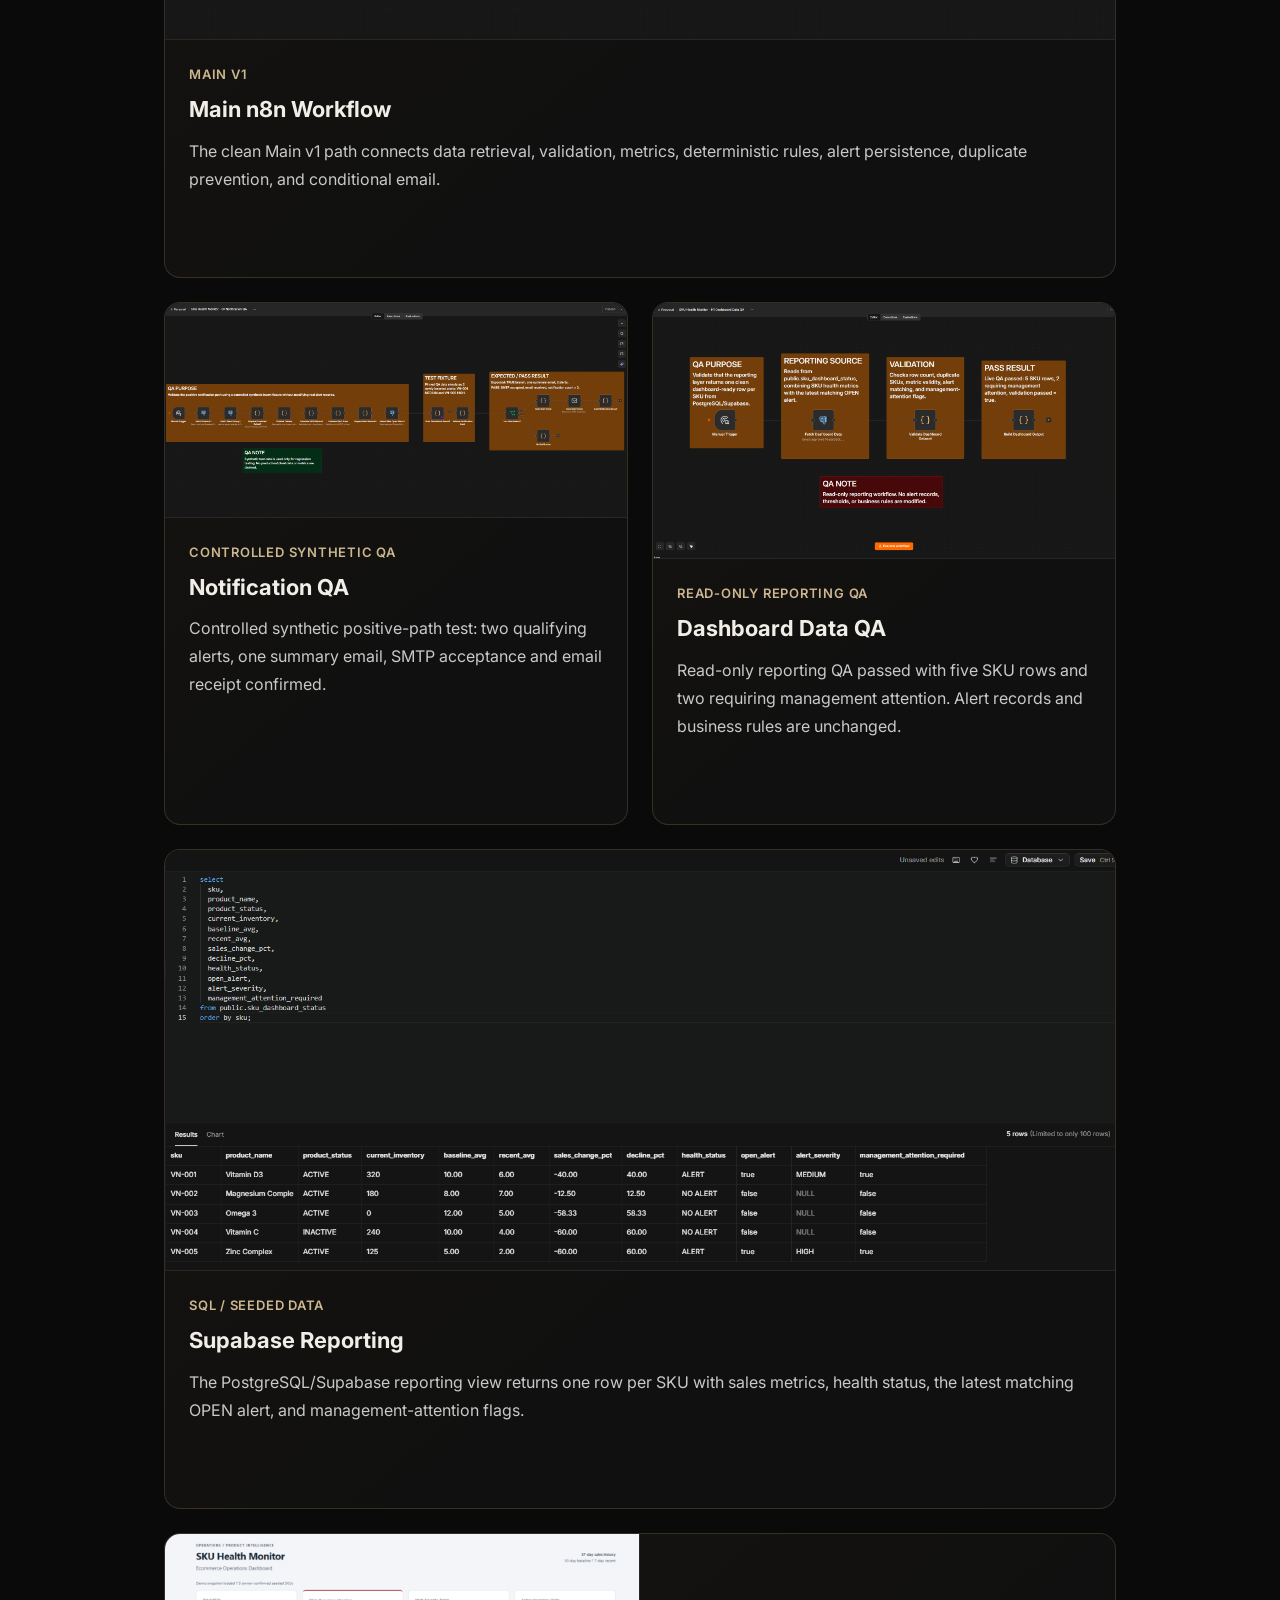
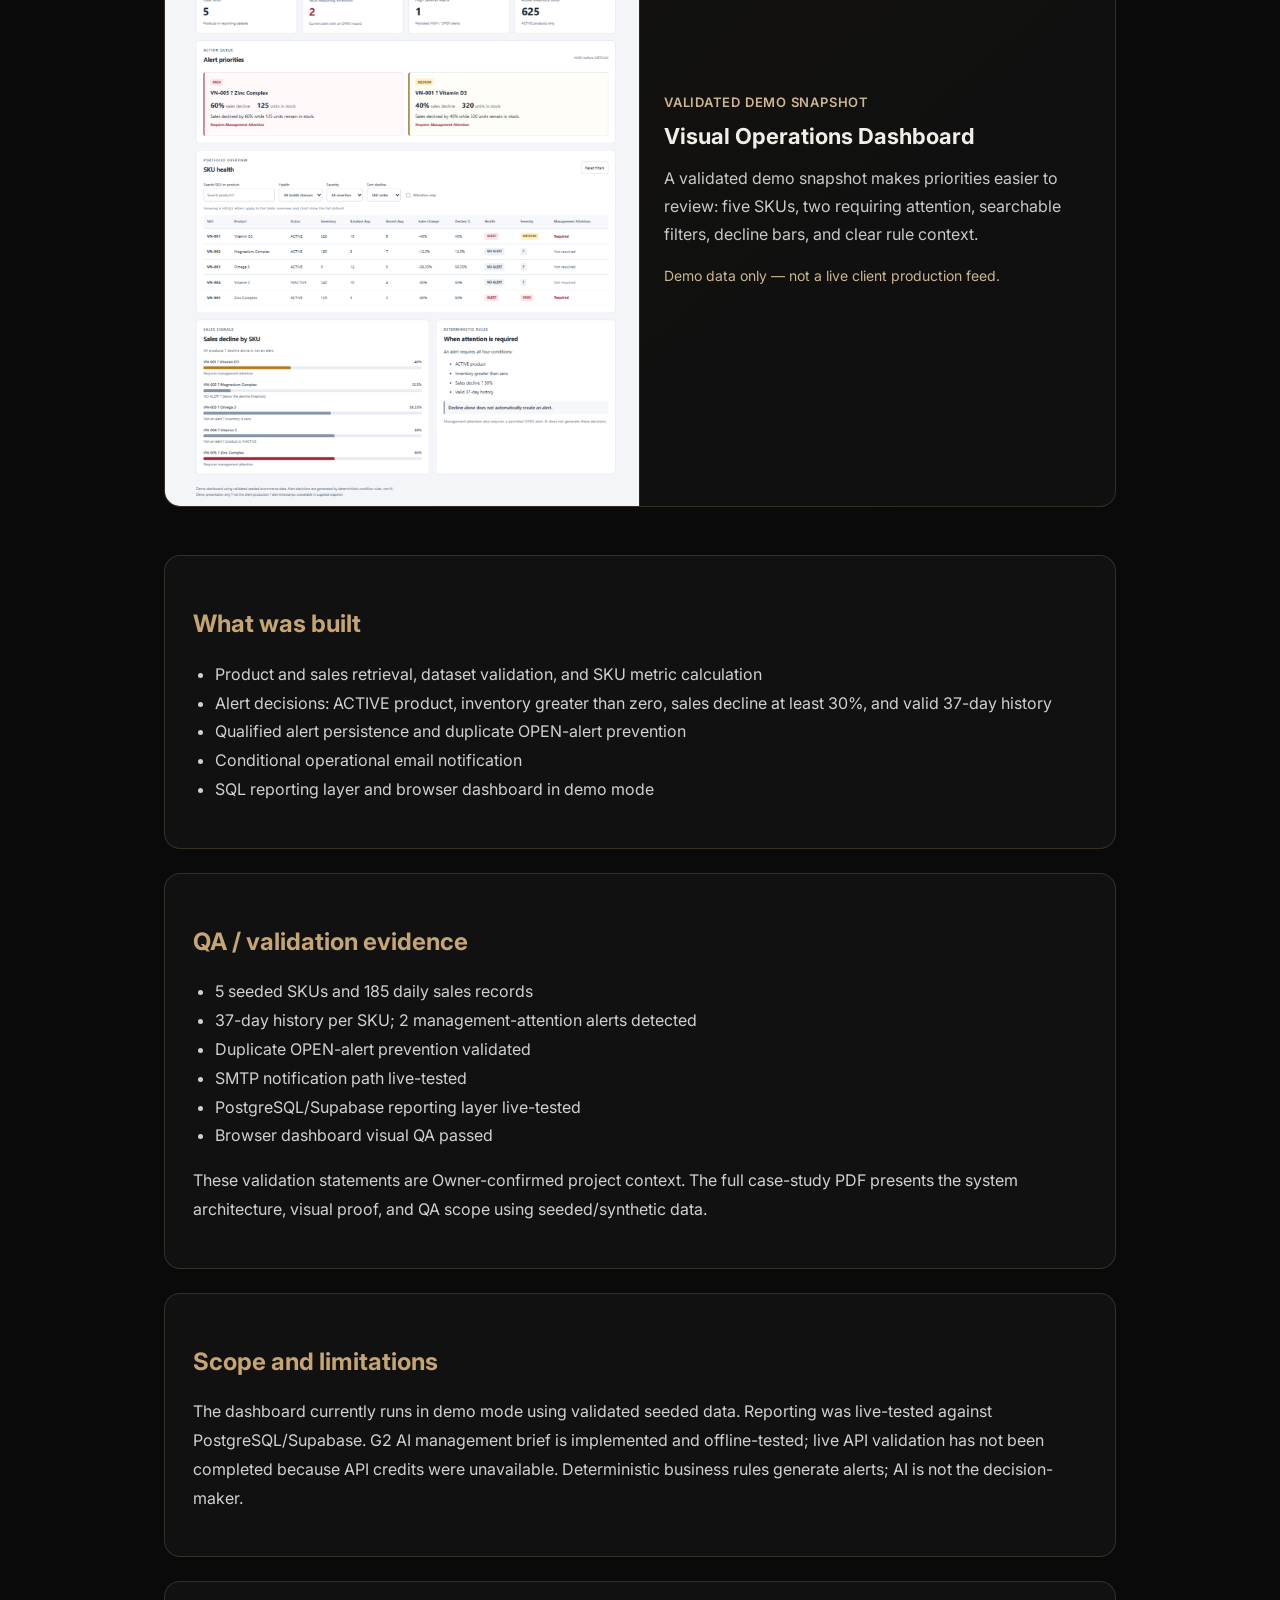
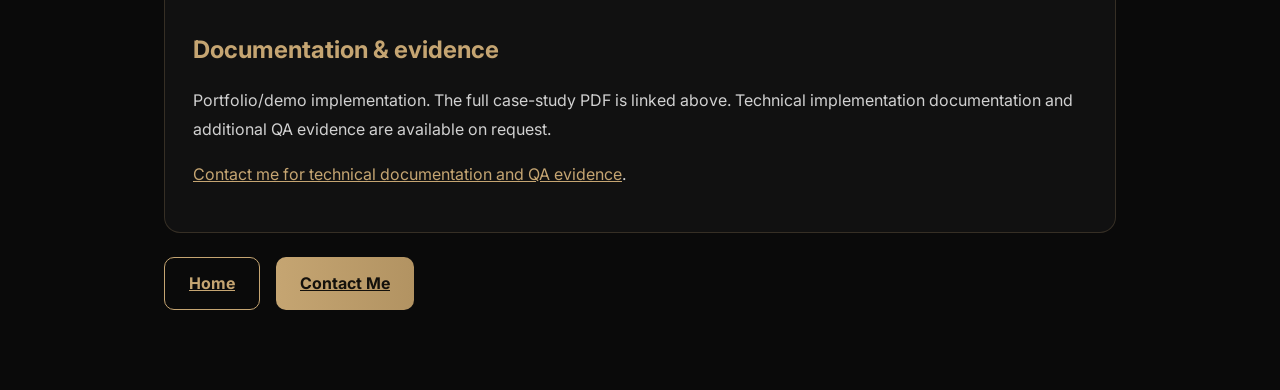
==== commit ce8b88d7: "Add SKU Health Monitor screenshot proof gallery" ====
--- a/projects/sku-health-monitor/index.html
+++ b/projects/sku-health-monitor/index.html
@@ -1,9 +1,28 @@
 <!DOCTYPE html>
 <html lang="en"><head><meta charset="UTF-8"><meta name="viewport" content="width=device-width, initial-scale=1.0"><title>SKU Health Monitor | Cendrick Amorin</title><meta name="description" content="Portfolio/demo implementation using seeded/synthetic ecommerce data — no live client production metrics."><link rel="stylesheet" href="https://fonts.googleapis.com/css2?family=Inter:wght@400;600;700;800&display=swap"><link rel="stylesheet" href="../../style.css"><style>body{background:#0a0a0a;color:#fff;font-family:Inter,sans-serif;margin:0}a{color:#C5A572}*{box-sizing:border-box}</style></head>
-<body><a class="skip-link" href="#main-content">Skip to content</a><main id="main-content" class="project-page"><a href="../../index.html#selected-projects">← Back to Projects</a><h1>SKU Health Monitor</h1><p>Portfolio/demo implementation using seeded/synthetic ecommerce data — no live client production metrics.</p><section><h2>Business problem</h2><p>Declining sales can leave available inventory unnoticed. Operations needs validated, explainable signals for management attention.</p></section>
+<body><a class="skip-link" href="#main-content">Skip to content</a><main id="main-content" class="project-page"><a href="../../index.html#selected-projects">← Back to Projects</a><h1>SKU Health Monitor</h1><p>Portfolio/demo implementation using seeded/synthetic ecommerce data — no live client production metrics.</p><div class="project-links"><a class="lux-btn" href="https://drive.google.com/file/d/11RKBEwkOKeNbCn0wZ5s1wSgylNq4vk5-/view?usp=drive_link" target="_blank" rel="noopener noreferrer" aria-label="View the full SKU Health Monitor case study PDF in a new tab">View Full Case Study (PDF)</a><a class="lux-btn-outline" href="#sku-proof">View Screenshots</a></div><section><h2>Business problem</h2><p>Declining sales can leave available inventory unnoticed. Operations needs validated, explainable signals for management attention.</p></section>
 <section><h2>Implemented solution</h2><p>An ecommerce monitoring system reads product and sales data, validates history, calculates metrics, applies deterministic alert rules, persists qualified alerts, prevents duplicate OPEN alerts and repeat notifications, sends operational email, and prepares management dashboard data.</p></section>
 <section><h2>System / technology stack</h2><p>n8n · PostgreSQL/Supabase · SQL · Deterministic rules · Alert persistence · SMTP · Operations reporting · Browser dashboard</p></section>
+
+<section id="sku-proof" class="sku-proof-section" aria-labelledby="sku-proof-title">
+<header class="sku-proof-heading"><span class="sku-proof-kind">PORTFOLIO / DEMO EVIDENCE</span><h2 id="sku-proof-title">System Screenshots &amp; QA Proof</h2><p>Actual workflow and reporting screenshots from the portfolio build. Open any card to inspect the original full-size image in a new tab.</p></header>
+<div class="sku-proof-grid"><a class="sku-proof-card sku-proof-wide" href="../../images/sku-health-monitor/main-workflow.png" target="_blank" rel="noopener noreferrer" aria-label="View full-size Main n8n Workflow screenshot in a new tab">
+<figure><div class="sku-proof-image"><img src="../../images/sku-health-monitor/main-workflow.png" width="1716" height="777" loading="lazy" decoding="async" alt="SKU Health Monitor Main v1 n8n workflow showing data retrieval, validation, deterministic rules, alert persistence and conditional notification."></div>
+<figcaption><span class="sku-proof-kind">MAIN V1</span><h3>Main n8n Workflow</h3><p>The clean Main v1 path connects data retrieval, validation, metrics, deterministic rules, alert persistence, duplicate prevention, and conditional email.</p><span class="sku-proof-view">View full screenshot <span aria-hidden="true">↗</span></span></figcaption></figure></a>
+<a class="sku-proof-card" href="../../images/sku-health-monitor/notification-qa.png" target="_blank" rel="noopener noreferrer" aria-label="View full-size Notification QA screenshot in a new tab">
+<figure><div class="sku-proof-image"><img src="../../images/sku-health-monitor/notification-qa.png" width="1752" height="812" loading="lazy" decoding="async" alt="Controlled G1 notification QA workflow with synthetic VN-001 MEDIUM and VN-005 HIGH alert fixtures and the email branch."></div>
+<figcaption><span class="sku-proof-kind">CONTROLLED SYNTHETIC QA</span><h3>Notification QA</h3><p>Controlled synthetic positive-path test: two qualifying alerts, one summary email, SMTP acceptance and email receipt confirmed.</p><span class="sku-proof-view">View full screenshot <span aria-hidden="true">↗</span></span></figcaption></figure></a>
+<a class="sku-proof-card" href="../../images/sku-health-monitor/dashboard-data-qa.png" target="_blank" rel="noopener noreferrer" aria-label="View full-size Dashboard Data QA screenshot in a new tab">
+<figure><div class="sku-proof-image"><img src="../../images/sku-health-monitor/dashboard-data-qa.png" width="1682" height="930" loading="lazy" decoding="async" alt="Read-only H1 n8n reporting QA workflow validating five SKU rows and two records requiring management attention."></div>
+<figcaption><span class="sku-proof-kind">READ-ONLY REPORTING QA</span><h3>Dashboard Data QA</h3><p>Read-only reporting QA passed with five SKU rows and two requiring management attention. Alert records and business rules are unchanged.</p><span class="sku-proof-view">View full screenshot <span aria-hidden="true">↗</span></span></figcaption></figure></a>
+<a class="sku-proof-card sku-proof-wide" href="../../images/sku-health-monitor/supabase-reporting.png" target="_blank" rel="noopener noreferrer" aria-label="View full-size Supabase Reporting screenshot in a new tab">
+<figure><div class="sku-proof-image"><img src="../../images/sku-health-monitor/supabase-reporting.png" width="1552" height="687" loading="lazy" decoding="async" alt="SQL query and five seeded SKU results from sku_dashboard_status including sales metrics, OPEN alerts and management-attention flags."></div>
+<figcaption><span class="sku-proof-kind">SQL / SEEDED DATA</span><h3>Supabase Reporting</h3><p>The PostgreSQL/Supabase reporting view returns one row per SKU with sales metrics, health status, the latest matching OPEN alert, and management-attention flags.</p><span class="sku-proof-view">View full screenshot <span aria-hidden="true">↗</span></span></figcaption></figure></a>
+<a class="sku-proof-card sku-proof-wide sku-proof-dashboard" href="../../images/sku-health-monitor/visual-dashboard.png" target="_blank" rel="noopener noreferrer" aria-label="View full-size Visual Operations Dashboard screenshot in a new tab">
+<figure><div class="sku-proof-image"><img src="../../images/sku-health-monitor/visual-dashboard.png" width="1302" height="1573" loading="lazy" decoding="async" alt="SKU Health Monitor browser dashboard with five seeded SKUs, two attention records, one HIGH alert, filters, decline bars and rule explanations."></div>
+<figcaption><span class="sku-proof-kind">VALIDATED DEMO SNAPSHOT</span><h3>Visual Operations Dashboard</h3><p>A validated demo snapshot makes priorities easier to review: five SKUs, two requiring attention, searchable filters, decline bars, and clear rule context.</p><p class="sku-proof-disclosure">Demo data only — not a live client production feed.</p><span class="sku-proof-view">View full screenshot <span aria-hidden="true">↗</span></span></figcaption></figure></a></div>
+</section>
 <section><h2>What was built</h2><ul><li>Product and sales retrieval, dataset validation, and SKU metric calculation</li><li>Alert decisions: ACTIVE product, inventory greater than zero, sales decline at least 30%, and valid 37-day history</li><li>Qualified alert persistence and duplicate OPEN-alert prevention</li><li>Conditional operational email notification</li><li>SQL reporting layer and browser dashboard in demo mode</li></ul></section>
-<section><h2>QA / validation evidence</h2><ul><li>5 seeded SKUs and 185 daily sales records</li><li>37-day history per SKU; 2 management-attention alerts detected</li><li>Duplicate OPEN-alert prevention validated</li><li>SMTP notification path live-tested</li><li>PostgreSQL/Supabase reporting layer live-tested</li><li>Browser dashboard visual QA passed</li></ul><p>These validation statements are Owner-confirmed project context. Supporting artifacts have not yet been added to this portfolio repository.</p></section>
+<section><h2>QA / validation evidence</h2><ul><li>5 seeded SKUs and 185 daily sales records</li><li>37-day history per SKU; 2 management-attention alerts detected</li><li>Duplicate OPEN-alert prevention validated</li><li>SMTP notification path live-tested</li><li>PostgreSQL/Supabase reporting layer live-tested</li><li>Browser dashboard visual QA passed</li></ul><p>These validation statements are Owner-confirmed project context. The full case-study PDF presents the system architecture, visual proof, and QA scope using seeded/synthetic data.</p></section>
 <section><h2>Scope and limitations</h2><p>The dashboard currently runs in demo mode using validated seeded data. Reporting was live-tested against PostgreSQL/Supabase. G2 AI management brief is implemented and offline-tested; live API validation has not been completed because API credits were unavailable. Deterministic business rules generate alerts; AI is not the decision-maker.</p></section>
-<section><h2>Documentation &amp; evidence</h2><p>Portfolio/demo implementation. Technical documentation available on request. Visual QA evidence is maintained separately from this public page.</p><p><a href="../../index.html#contact-form">Contact me for technical documentation and QA evidence</a>.</p></section><div class="project-links"><a class="lux-btn-outline" href="../../index.html">Home</a><a class="lux-btn" href="../../index.html#contact-form">Contact Me</a></div></main></body></html>
+<section><h2>Documentation &amp; evidence</h2><p>Portfolio/demo implementation. The full case-study PDF is linked above. Technical implementation documentation and additional QA evidence are available on request.</p><p><a href="../../index.html#contact-form">Contact me for technical documentation and QA evidence</a>.</p></section><div class="project-links"><a class="lux-btn-outline" href="../../index.html">Home</a><a class="lux-btn" href="../../index.html#contact-form">Contact Me</a></div></main></body></html>
--- a/style.css
+++ b/style.css
@@ -584,3 +584,44 @@
 .booking-secondary a { min-height:44px; display:inline-flex; align-items:center; color:#d1d1d1; text-decoration:underline; text-underline-offset:5px; }
 .booking-secondary a:hover { color:#d1b17c; }
 @media(max-width:767px) { .booking-positioning { font-size:13px; }.booking-cta { width:100%; max-width:340px; } }
+
+/* SKU proof gallery: original screenshots, scoped styles, no added scripts. */
+.project-page .sku-proof-section { padding:0; margin:48px 0; border:0; background:transparent; }
+.sku-proof-heading { max-width:760px; margin-bottom:24px; }
+.sku-proof-heading h2 { margin:12px 0; font-size:clamp(26px,3vw,34px); line-height:1.25; }
+.sku-proof-heading p { margin:0; font-size:16px; }
+.sku-proof-grid { display:grid; grid-template-columns:repeat(2,minmax(0,1fr)); gap:24px; }
+.sku-proof-card { display:block; min-width:0; color:inherit; text-decoration:none; border:1px solid #c5a57233; border-radius:16px; background:linear-gradient(140deg,#15130f,#101010 65%); transition:transform 200ms ease,border-color 200ms ease,box-shadow 200ms ease; }
+.sku-proof-wide { grid-column:1 / -1; }
+.sku-proof-card figure { margin:0; }
+.sku-proof-image { overflow:hidden; border-radius:15px 15px 0 0; background:#171717; border-bottom:1px solid #ffffff12; }
+.sku-proof-image img { display:block; width:100%; max-width:100%; height:auto; margin:0; object-fit:contain; transform:none; transition:transform 200ms ease; }
+.sku-proof-card figcaption { padding:24px; }
+.sku-proof-kind { display:block; color:#ccb78f; font-size:13px; line-height:1.6; font-weight:600; letter-spacing:.06em; }
+.sku-proof-card h3 { color:#f1eee7; font-size:22px; line-height:1.35; margin:10px 0 12px; }
+.project-page .sku-proof-card p { font-size:16px; line-height:1.75; margin:0 0 16px; color:#c9c9c9; }
+.project-page .sku-proof-card .sku-proof-disclosure { color:#ccb78f; font-size:14px; }
+.sku-proof-view { display:inline-flex; align-items:center; gap:8px; min-height:44px; color:#ddc49a; font-size:15px; font-weight:600; transition:opacity 200ms ease; }
+.sku-proof-card:focus-visible { outline:3px solid #e1c697; outline-offset:5px; border-color:#c5a57299; box-shadow:0 12px 28px #0005; }
+.sku-proof-card:focus-visible .sku-proof-view { opacity:1; }
+.sku-proof-dashboard figure { display:grid; grid-template-columns:minmax(0,1fr) minmax(0,1fr); align-items:center; }
+.sku-proof-dashboard .sku-proof-image { border-radius:15px 0 0 15px; border-bottom:0; border-right:1px solid #ffffff12; }
+@media(hover:hover) and (pointer:fine) {
+ .sku-proof-view { opacity:0; }
+ .sku-proof-card:hover { transform:translateY(-4px); border-color:#c5a57299; box-shadow:0 12px 28px #0005; }
+ .sku-proof-card:hover .sku-proof-image img { transform:scale(1.02); }
+ .sku-proof-card:hover .sku-proof-view { opacity:1; }
+}
+@media(max-width:767px) {
+ .sku-proof-grid { grid-template-columns:minmax(0,1fr); gap:20px; }
+ .sku-proof-card figcaption { padding:20px; }
+ .sku-proof-dashboard figure { grid-template-columns:minmax(0,1fr); }
+ .sku-proof-dashboard .sku-proof-image { border-radius:15px 15px 0 0; border-right:0; border-bottom:1px solid #ffffff12; }
+ .sku-proof-view { opacity:1; }
+}
+@media(hover:none),(pointer:coarse) { .sku-proof-view { opacity:1; } }
+@media(prefers-reduced-motion:reduce) {
+ .sku-proof-card,.sku-proof-image img,.sku-proof-view { transition:none; }
+ .sku-proof-card:hover,.sku-proof-card:focus-visible,.sku-proof-card:hover .sku-proof-image img { transform:none; }
+ .sku-proof-view { opacity:1; }
+}
